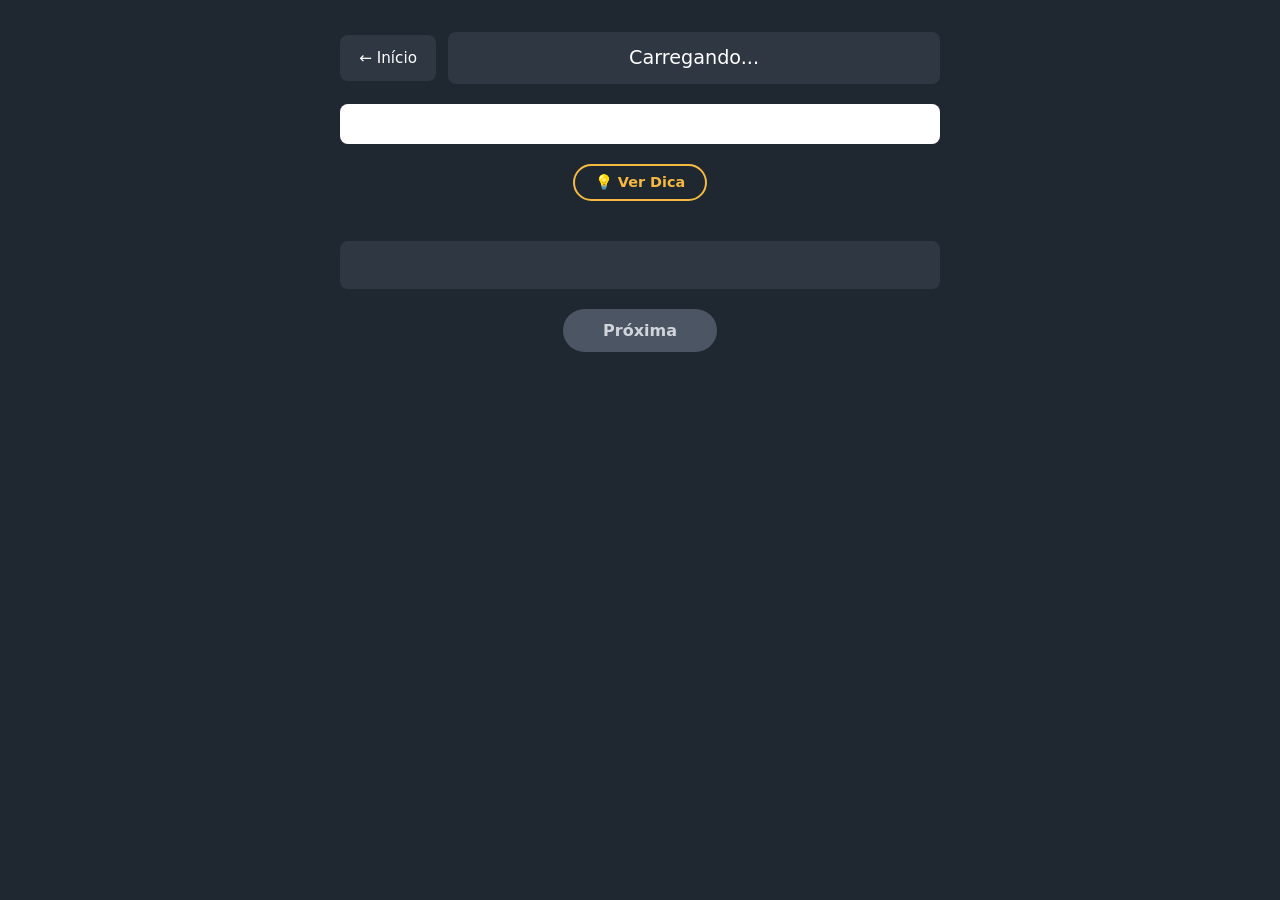
==== quiz.html @ 378b19e6 "feat: criação da  estrutura HTML semantica e estilizacao CSS com foco e contraste" ====
<!DOCTYPE html>
<html lang="pt-BR">
<head>
  <meta charset="UTF-8">
  <meta name="viewport" content="width=device-width, initial-scale=1.0">
  <title>Jogo - Data On'Quiz</title>
  <link rel="stylesheet" href="style.css">
  <script src="script.js" defer></script>
</head>
<body>
  <main>
    <div class="topo-quiz">
      <a href="index.html" class="botao-voltar">← Início</a>
      <p id="posicao">Carregando...</p>
    </div>

    <div id="card">
      <h2 id="pergunta"></h2>
    </div>

    <!-- Área da Dica -->
    <div id="area-dica">
      <button id="btn-dica" type="button" class="botao-dica">💡 Ver Dica</button>
      <p id="texto-dica" class="texto-dica escondido"></p>
    </div>

    <ul id="opcoes"></ul>

    <div id="feedback" role="status" aria-live="polite"></div>

    <!-- Área de Ranking da Sessão -->
    <div id="area-ranking" class="escondido">
      <h3>Ranking geral</h3>
      <ol id="lista-ranking"></ol>
    </div>

    <div id="acoes">
      <button id="proximo" type="button" disabled>Próxima</button>
    </div>
  </main>
</body>
</html>
---- style.css ----
* {
  box-sizing: border-box;
  margin: 0;
  padding: 0;
}

:root {
  --fundo: #1f2830;
  --barra: #2f3742;
  --texto: #ffffff;
  --texto-escuro: #1f2830;
  --opcao: #3b6e9c;
  --opcao-hover: #4a82b4;
  --acerto: #46c035;
  --erro: #c0392b;
  --botao: #2a78b8;
  --botao-hover: #3a8bd0;
  --foco: #f5b942;
}

html, body { height: 100%; }

body {
  font-family: system-ui, sans-serif;
  color: var(--texto);
  background: var(--fundo);
  padding: 2rem 1rem;
}

main {
  max-width: 600px;
  margin: 0 auto;
  display: grid;
  gap: 1.25rem;
}

h1, h2, p, button, a { overflow-wrap: anywhere; }
img { max-width: 100%; }

#posicao,
h1 {
  background: var(--barra);
  border-radius: 8px;
  padding: 0.9rem 1rem;
  text-align: center;
  font-size: 1.2rem;
  font-weight: 500;
}

#card {
  background: #fff;
  color: var(--texto-escuro);
  border-radius: 8px;
  padding: 1.25rem;
}

#card h2 { font-size: 1.1rem; line-height: 1.4; }

#card .tema {
  color: #4b5563;
  font-size: 0.9rem;
  margin-bottom: 0.5rem;
}

#opcoes {
  list-style: none;
  display: grid;
  grid-template-columns: 1fr 1fr;
  gap: 1rem;
}

.opcao {
  width: 100%;
  height: 100%;
  min-height: 3.5rem;
  padding: 1rem;
  background: var(--opcao);
  color: var(--texto);
  border: 3px solid transparent;
  border-radius: 8px;
  font: inherit;
  text-align: left;
  cursor: pointer;
}

.opcao:hover { background: var(--opcao-hover); }

.opcao.correta {
  background: var(--acerto);
  color: #0f2a0a;
  border-color: #fff;
  font-weight: 600;
}

.opcao.errada {
  background: var(--erro);
  border-color: #fff;
}

.opcao:disabled { cursor: default; }


#feedback {
  background: var(--barra);
  border-radius: 8px;
  padding: 0.9rem 1rem;
  text-align: center;
  min-height: 3rem;
}

#feedback.acerto { color: var(--acerto); }
#feedback.erro   { color: #ff8f84; }
#acoes { display: flex; justify-content: center; }

button#proximo,
.botao {
  display: inline-block;
  padding: 0.75rem 2.5rem;
  background: var(--botao);
  color: var(--texto);
  border: none;
  border-radius: 999px;
  font: inherit;
  font-weight: 600;
  text-decoration: none;
  text-align: center;
  cursor: pointer;
}

button#proximo:hover,
.botao:hover { background: var(--botao-hover); }

button#proximo:disabled {
  background: #4b5563;
  color: #d1d5db;
  cursor: not-allowed;
}

.descricao { line-height: 1.6; text-align: center; }
.botao { justify-self: center; }

:focus-visible {
  outline: 3px solid var(--foco);
  outline-offset: 3px;
}

@media (max-width: 560px) {
  #opcoes { grid-template-columns: 1fr; }
}

#feedback p { margin: 0; }
#feedback .status { font-weight: 600; }
#feedback.acerto .status { color: var(--acerto); }
#feedback.erro .status { color: #ff8f84; }
#feedback .explicacao { margin-top: 0.5rem; line-height: 1.5; }
#feedback .fonte { margin-top: 0.5rem; font-size: 0.85rem; color: #cbd5e1; }
#feedback.acerto, #feedback.erro { color: var(--texto); }

#area-dica {
  text-align: center;
}

.botao-dica {
  background: transparent;
  border: 2px solid var(--foco);
  color: var(--foco);
  padding: 0.5rem 1.25rem;
  border-radius: 999px;
  font: inherit;
  font-size: 0.9rem;
  font-weight: 600;
  cursor: pointer;
  transition: background 0.2s, color 0.2s;
}

.botao-dica:hover:not(:disabled) {
  background: var(--foco);
  color: var(--texto-escuro);
}

.botao-dica:disabled {
  opacity: 0.5;
  cursor: not-allowed;
}

.texto-dica {
  margin-top: 0.6rem;
  font-size: 0.95rem;
  color: #e2e8f0;
  background: var(--barra);
  padding: 0.75rem 1rem;
  border-radius: 8px;
  border-left: 4px solid var(--foco);
  text-align: left;
  line-height: 1.4;
}

.escondido {
  display: none !important;
}

/* Layout do Topo no Quiz */
.topo-quiz {
  display: flex;
  align-items: center;
  gap: 0.75rem;
}

.topo-quiz #posicao {
  flex: 1;
}

.botao-voltar {
  background: var(--barra);
  color: var(--texto);
  text-decoration: none;
  padding: 0.9rem 1.2rem;
  border-radius: 8px;
  font-size: 0.95rem;
  font-weight: 500;
  transition: background 0.2s;
  white-space: nowrap;
}

.botao-voltar:hover {
  background: var(--opcao-hover);
}

/* Área de Ranking */
#area-ranking {
  background: var(--barra);
  border-radius: 8px;
  padding: 1.25rem;
  text-align: center;
}

#area-ranking h3 {
  font-size: 1.1rem;
  margin-bottom: 0.8rem;
  color: var(--foco);
}

#lista-ranking {
  list-style-position: inside;
  display: flex;
  flex-direction: column;
  gap: 0.4rem;
  font-size: 1rem;
}

#lista-ranking li {
  background: var(--fundo);
  padding: 0.5rem 1rem;
  border-radius: 6px;
}
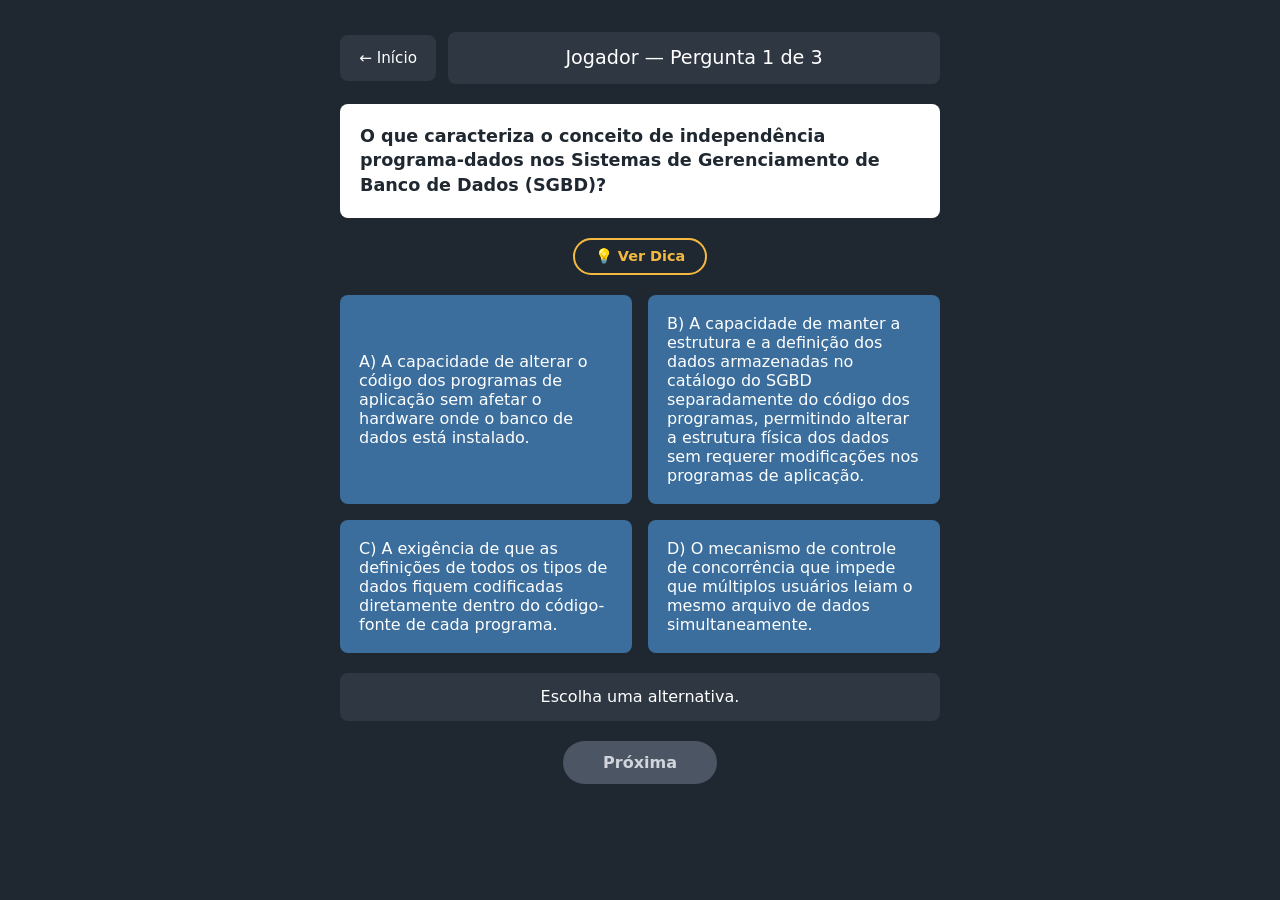
==== commit 45500f82: "Update quiz.html" ====
--- a/quiz.html
+++ b/quiz.html
@@ -18,7 +18,6 @@
       <h2 id="pergunta"></h2>
     </div>
 
-    <!-- Área da Dica -->
     <div id="area-dica">
       <button id="btn-dica" type="button" class="botao-dica">💡 Ver Dica</button>
       <p id="texto-dica" class="texto-dica escondido"></p>
@@ -27,8 +26,7 @@
     <ul id="opcoes"></ul>
 
     <div id="feedback" role="status" aria-live="polite"></div>
-
-    <!-- Área de Ranking da Sessão -->
+    
     <div id="area-ranking" class="escondido">
       <h3>Ranking geral</h3>
       <ol id="lista-ranking"></ol>
@@ -39,4 +37,4 @@
     </div>
   </main>
 </body>
-</html>+</html>
